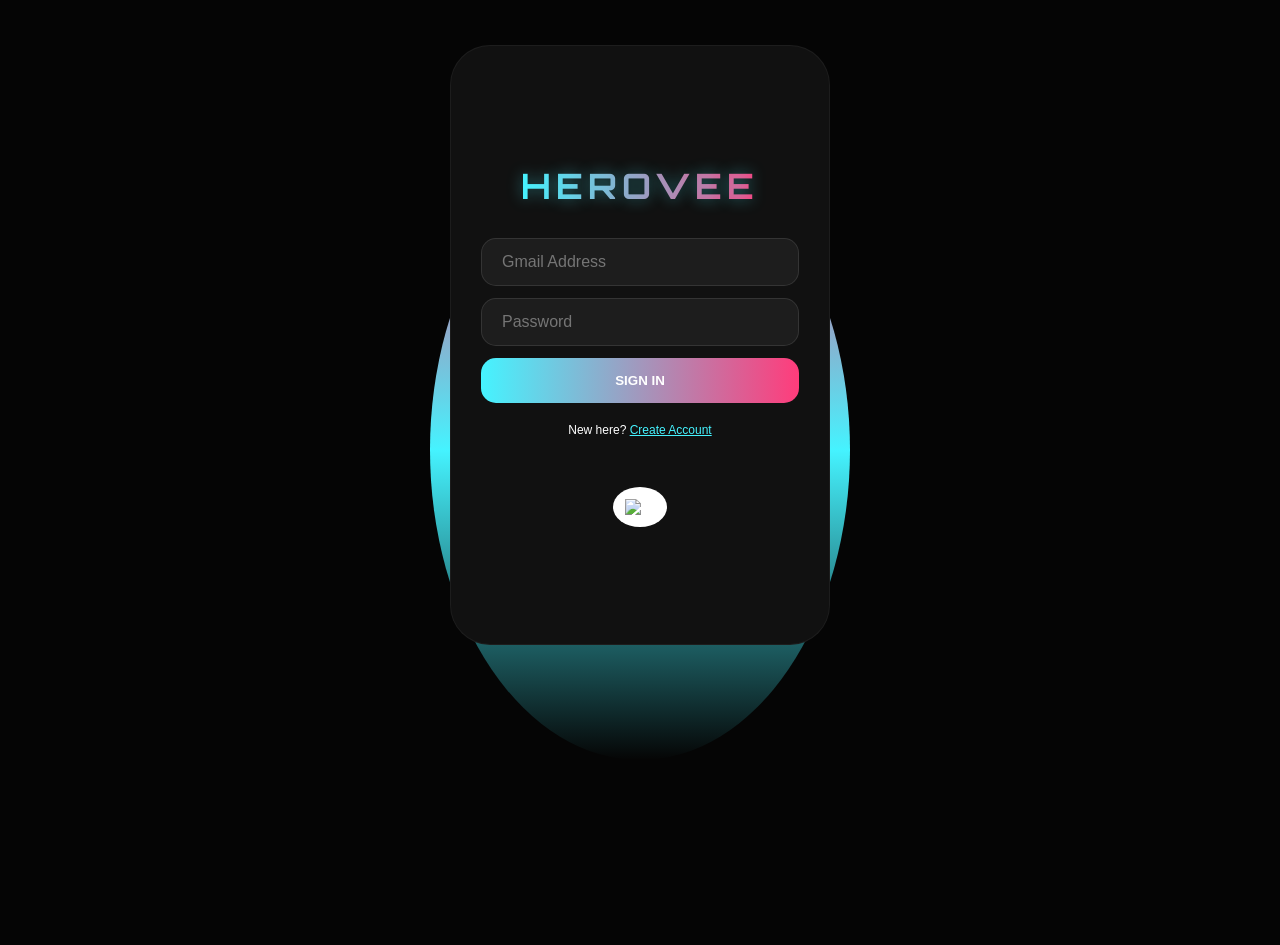
==== index.html @ ebc0e384 "Update index.html" ====
<!DOCTYPE html>
<html lang="en">
<head>
    <meta charset="UTF-8">
    <meta name="viewport" content="width=device-width, initial-scale=1.0, maximum-scale=1.0, user-scalable=no">
    <title>Herovee AI - Siyam Boss Login</title>
    <link rel="stylesheet" href="style.css">
    <script src="https://www.gstatic.com/firebasejs/9.6.1/firebase-app-compat.js"></script>
    <script src="https://www.gstatic.com/firebasejs/9.6.1/firebase-auth-compat.js"></script>
</head>
<body>
    <div class="orbit"></div>
    <div class="auth-card">
        <h2 class="herovee-title text-4xl mb-8" style="font-size: 35px; margin-bottom: 30px;">HEROVEE</h2>
        
        <div id="loginFields" class="w-full" style="width: 100%;">
            <input type="email" id="loginEmail" placeholder="Gmail Address" class="input-style">
            <input type="password" id="loginPass" placeholder="Password" class="input-style">
            <button onclick="handleLogin()" class="action-btn">SIGN IN</button>
            <p style="text-align:center; font-size:12px; margin-top:20px;">New here? <span onclick="toggleForm()" style="color:#45f3ff; cursor:pointer; text-decoration:underline;">Create Account</span></p>
        </div>

        <div id="signupFields" class="w-full" style="display: none; width: 100%;">
            <input type="text" id="signupName" placeholder="Full Name" class="input-style">
            <input type="email" id="signupEmail" placeholder="Gmail Address" class="input-style">
            <input type="password" id="signupPass" placeholder="Password" class="input-style">
            <button onclick="handleSignup()" class="action-btn">CREATE ACCOUNT</button>
            <p style="text-align:center; font-size:12px; margin-top:20px;">Back to <span onclick="toggleForm()" style="color:#45f3ff; cursor:pointer; text-decoration:underline;">Sign In</span></p>
        </div>

        <div id="google_login_btn" onclick="handleGoogleLogin()">
            <img src="https://img.icons8.com/color/48/000000/google-logo.png" width="30">
        </div>
    </div>

    <script>
        const firebaseConfig = {
            apiKey: "AIzaSyC2mVQ231K2kEqhxP01YJyiuZzsFK1RIcE",
            authDomain: "herovee-ai.firebaseapp.com",
            projectId: "herovee-ai",
            appId: "1:89517868095:web:c0500e9a8dbb426cada48a"
        };
        firebase.initializeApp(firebaseConfig);
        const auth = firebase.auth();

        function toggleForm() {
            const l = document.getElementById('loginFields');
            const s = document.getElementById('signupFields');
            if(l.style.display === 'none') {
                l.style.display = 'block'; s.style.display = 'none';
            } else {
                l.style.display = 'none'; s.style.display = 'block';
            }
        }

        async function handleGoogleLogin() {
            const provider = new firebase.auth.GoogleAuthProvider();
            provider.setCustomParameters({ prompt: 'select_account' });
            try {
                const result = await auth.signInWithPopup(provider);
                if(result.user) window.location.href = 'chat.html';
            } catch (err) { alert("Google Login Error: " + err.message); }
        }

        async function handleLogin() {
            const e = document.getElementById('loginEmail').value;
            const p = document.getElementById('loginPass').value;
            if(!e || !p) return alert("Please fill all fields");
            try {
                await auth.signInWithEmailAndPassword(e, p);
                window.location.href = 'chat.html';
            } catch (err) { alert("Invalid Gmail or Password!"); }
        }
    </script>
</body>
</html>
---- style.css ----
/* Project: HEROVEE AI SYSTEM | Developer: Siyamboss */
@import url('https://fonts.googleapis.com/css2?family=Orbitron:wght@900&family=Segoe+UI&display=swap');

* { box-sizing: border-box; -webkit-tap-highlight-color: transparent; margin: 0; padding: 0; }

body { 
    background: #050505; 
    height: 100vh;
    font-family: 'Segoe UI', sans-serif; 
    color: white; 
    overflow: hidden; 
}

/* মোবাইল কিবোর্ড ওপেন হলে ফন্ট সাইজ ঠিক রাখা */
input, textarea { font-size: 16px !important; }

/* --- লগইন এবং সাইনআপ পেজ --- */
.orbit { 
    position: absolute; width: 420px; height: 620px; 
    background: linear-gradient(0deg, transparent, #45f3ff, #ff3c7b); 
    border-radius: 50%; z-index: 1; animation: rotateOrbit 4s linear infinite; 
    left: 50%; top: 50%; margin-left: -210px; margin-top: -310px;
}
@keyframes rotateOrbit { 0% { transform: rotate(0deg); } 100% { transform: rotate(360deg); } }

.auth-card { 
    position: relative; width: 380px; min-height: 600px; background: #111; 
    border-radius: 40px; z-index: 10; display: flex; flex-direction: column; 
    align-items: center; justify-content: center; padding: 40px 30px; 
    border: 1px solid rgba(255,255,255,0.05); margin: auto; margin-top: 5vh;
}

.herovee-title { 
    font-family: 'Orbitron', sans-serif; text-transform: uppercase; letter-spacing: 5px; 
    background: linear-gradient(90deg, #45f3ff, #ff3c7b, #45f3ff); 
    background-size: 200% auto; -webkit-background-clip: text; color: transparent; 
    animation: gradientShift 3s linear infinite; text-shadow: 0 0 15px rgba(69, 243, 255, 0.4); 
}
@keyframes gradientShift { 0% { background-position: 0% 50%; } 100% { background-position: 200% 50%; } }

.input-style { 
    width: 100%; background: rgba(255,255,255,0.05); border: 1px solid rgba(255,255,255,0.1); 
    border-radius: 15px; padding: 14px 20px; margin-bottom: 12px; color: white; outline: none; transition: 0.3s;
}
.input-style:focus { border-color: #45f3ff; }

.action-btn { 
    width: 100%; padding: 15px; border-radius: 15px; background: linear-gradient(90deg, #45f3ff, #ff3c7b); 
    color: white; font-weight: bold; cursor: pointer; border: none; text-transform: uppercase;
}

#google_login_btn { 
    margin-top: 50px; /* আইকনটি আরও নিচে নামানো হয়েছে */
    background: white; padding: 12px; border-radius: 50%; cursor: pointer; display: flex; align-items: center; justify-content: center;
}

/* --- চ্যাট ইন্টারফেস --- */
.chat-bg { display: flex; flex-direction: column; height: 100vh; background: #050505; }

.chat-header { 
    padding: 15px 20px; background: #0d0d0d; border-bottom: 1px solid #1a1a1a; 
    display: flex; align-items: center; z-index: 100; position: sticky; top: 0;
}

.chat-container { 
    flex: 1; padding: 20px; overflow-y: auto; display: flex; 
    flex-direction: column; gap: 15px; padding-bottom: 110px; /* ইনপুট বক্সের জন্য গ্যাপ */
    scroll-behavior: smooth;
}

.msg { max-width: 80%; padding: 12px 16px; border-radius: 20px; font-size: 14.5px; line-height: 1.5; word-wrap: break-word; }
.ai-msg { background: #1a1a1a; color: #e0e0e0; align-self: flex-start; border-bottom-left-radius: 4px; }
.user-msg { background: linear-gradient(135deg, #00d2ff, #3a7bd5); color: white; align-self: flex-end; border-bottom-right-radius: 4px; }

/* ইমেজ সাইজ ফিক্স */
.media-msg { 
    max-width: 180px; 
    max-height: 180px; 
    object-fit: cover;
    border-radius: 15px; 
    border: 2px solid #45f3ff; 
    align-self: flex-end; 
    margin-top: 5px;
    box-shadow: 0 4px 10px rgba(0,0,0,0.3);
}

.input-area { 
    position: fixed; bottom: 0; left: 0; width: 100%; 
    padding: 15px; background: #050505; border-top: 1px solid #111; z-index: 1000;
}

.input-wrapper { 
    background: #121212; border-radius: 30px; display: flex; 
    align-items: center; padding: 5px 15px; border: 1px solid #222;
}

textarea { flex: 1; background: transparent; border: none; outline: none; color: white; padding: 10px; resize: none; max-height: 100px; }

.action-icon { color: #45f3ff; font-size: 22px; cursor: pointer; margin-right: 10px; }
.send-btn { color: #45f3ff; font-size: 20px; background: transparent; border: none; cursor: pointer; }
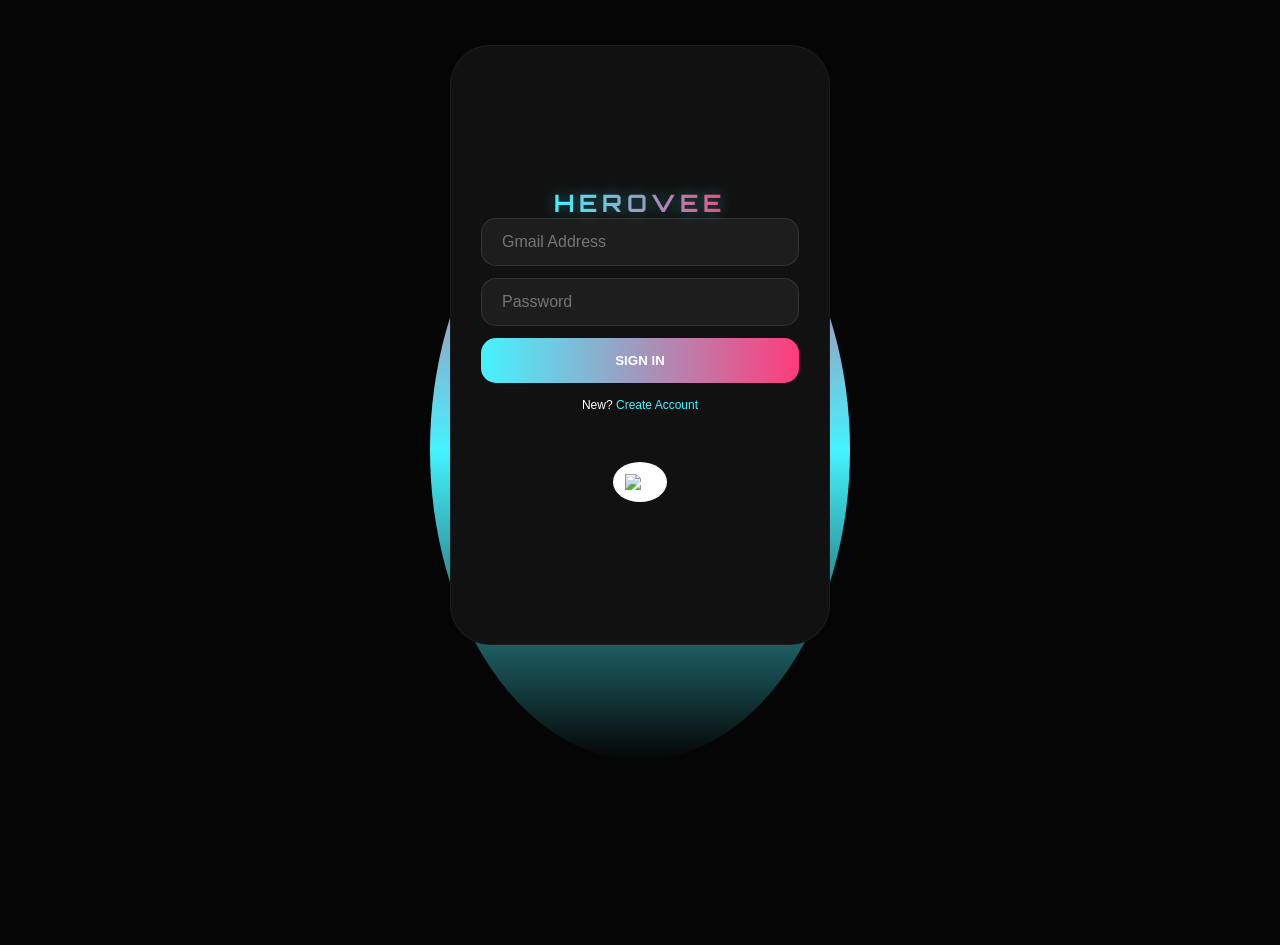
==== commit 9b6c1dce: "Update index.html" ====
--- a/index.html
+++ b/index.html
@@ -3,7 +3,7 @@
 <head>
     <meta charset="UTF-8">
     <meta name="viewport" content="width=device-width, initial-scale=1.0, maximum-scale=1.0, user-scalable=no">
-    <title>Herovee AI - Siyam Boss Login</title>
+    <title>Herovee AI - Login</title>
     <link rel="stylesheet" href="style.css">
     <script src="https://www.gstatic.com/firebasejs/9.6.1/firebase-app-compat.js"></script>
     <script src="https://www.gstatic.com/firebasejs/9.6.1/firebase-auth-compat.js"></script>
@@ -11,21 +11,26 @@
 <body>
     <div class="orbit"></div>
     <div class="auth-card">
-        <h2 class="herovee-title text-4xl mb-8" style="font-size: 35px; margin-bottom: 30px;">HEROVEE</h2>
+        <h2 class="herovee-title text-4xl mb-8">HEROVEE</h2>
         
-        <div id="loginFields" class="w-full" style="width: 100%;">
+        <div id="loginFields" class="w-full">
             <input type="email" id="loginEmail" placeholder="Gmail Address" class="input-style">
             <input type="password" id="loginPass" placeholder="Password" class="input-style">
             <button onclick="handleLogin()" class="action-btn">SIGN IN</button>
-            <p style="text-align:center; font-size:12px; margin-top:20px;">New here? <span onclick="toggleForm()" style="color:#45f3ff; cursor:pointer; text-decoration:underline;">Create Account</span></p>
+            <p style="text-align:center; font-size:12px; margin-top:15px;">New? <span onclick="toggleForm()" style="color:#45f3ff; cursor:pointer;">Create Account</span></p>
         </div>
 
-        <div id="signupFields" class="w-full" style="display: none; width: 100%;">
+        <div id="signupFields" class="w-full" style="display: none;">
+            <div class="pass-container">
+                <input type="text" id="countryInput" placeholder="Select Country" class="input-style" readonly onclick="toggleCountryList()">
+                <div id="countryList" class="country-list"></div>
+            </div>
             <input type="text" id="signupName" placeholder="Full Name" class="input-style">
             <input type="email" id="signupEmail" placeholder="Gmail Address" class="input-style">
-            <input type="password" id="signupPass" placeholder="Password" class="input-style">
+            <input type="password" id="signupPass" placeholder="Create Password" class="input-style">
+            <input type="password" id="confirmPass" placeholder="Confirm Password" class="input-style">
             <button onclick="handleSignup()" class="action-btn">CREATE ACCOUNT</button>
-            <p style="text-align:center; font-size:12px; margin-top:20px;">Back to <span onclick="toggleForm()" style="color:#45f3ff; cursor:pointer; text-decoration:underline;">Sign In</span></p>
+            <p style="text-align:center; font-size:12px; margin-top:15px;">Back to <span onclick="toggleForm()" style="color:#45f3ff; cursor:pointer;">Sign In</span></p>
         </div>
 
         <div id="google_login_btn" onclick="handleGoogleLogin()">
@@ -43,33 +48,51 @@
         firebase.initializeApp(firebaseConfig);
         const auth = firebase.auth();
 
+        // Country List Logic
+        const countries = ["Bangladesh", "India", "USA", "UK", "Canada", "Germany", "UAE"];
+        function loadCountries() {
+            const list = document.getElementById('countryList');
+            countries.forEach(c => {
+                const div = document.createElement('div');
+                div.className = 'country-item';
+                div.innerText = c;
+                div.onclick = () => {
+                    document.getElementById('countryInput').value = c;
+                    list.style.display = 'none';
+                };
+                list.appendChild(div);
+            });
+        }
+        function toggleCountryList() {
+            const list = document.getElementById('countryList');
+            list.style.display = list.style.display === 'block' ? 'none' : 'block';
+        }
+        loadCountries();
+
         function toggleForm() {
-            const l = document.getElementById('loginFields');
-            const s = document.getElementById('signupFields');
-            if(l.style.display === 'none') {
-                l.style.display = 'block'; s.style.display = 'none';
-            } else {
-                l.style.display = 'none'; s.style.display = 'block';
-            }
+            const l = document.getElementById('loginFields'), s = document.getElementById('signupFields');
+            l.style.display = l.style.display === 'none' ? 'block' : 'none';
+            s.style.display = s.style.display === 'none' ? 'block' : 'none';
+        }
+
+        async function handleSignup() {
+            const pass = document.getElementById('signupPass').value;
+            const confirm = document.getElementById('confirmPass').value;
+            if(pass !== confirm) return alert("Passwords do not match!");
+            // Firebase signup logic here...
         }
 
         async function handleGoogleLogin() {
             const provider = new firebase.auth.GoogleAuthProvider();
             provider.setCustomParameters({ prompt: 'select_account' });
-            try {
-                const result = await auth.signInWithPopup(provider);
-                if(result.user) window.location.href = 'chat.html';
-            } catch (err) { alert("Google Login Error: " + err.message); }
+            try { await auth.signInWithPopup(provider); window.location.href = 'chat.html'; }
+            catch (err) { alert("Google Login Failed!"); }
         }
 
         async function handleLogin() {
-            const e = document.getElementById('loginEmail').value;
-            const p = document.getElementById('loginPass').value;
-            if(!e || !p) return alert("Please fill all fields");
-            try {
-                await auth.signInWithEmailAndPassword(e, p);
-                window.location.href = 'chat.html';
-            } catch (err) { alert("Invalid Gmail or Password!"); }
+            const e = document.getElementById('loginEmail').value, p = document.getElementById('loginPass').value;
+            try { await auth.signInWithEmailAndPassword(e, p); window.location.href = 'chat.html'; }
+            catch (err) { alert("Login Failed!"); }
         }
     </script>
 </body>
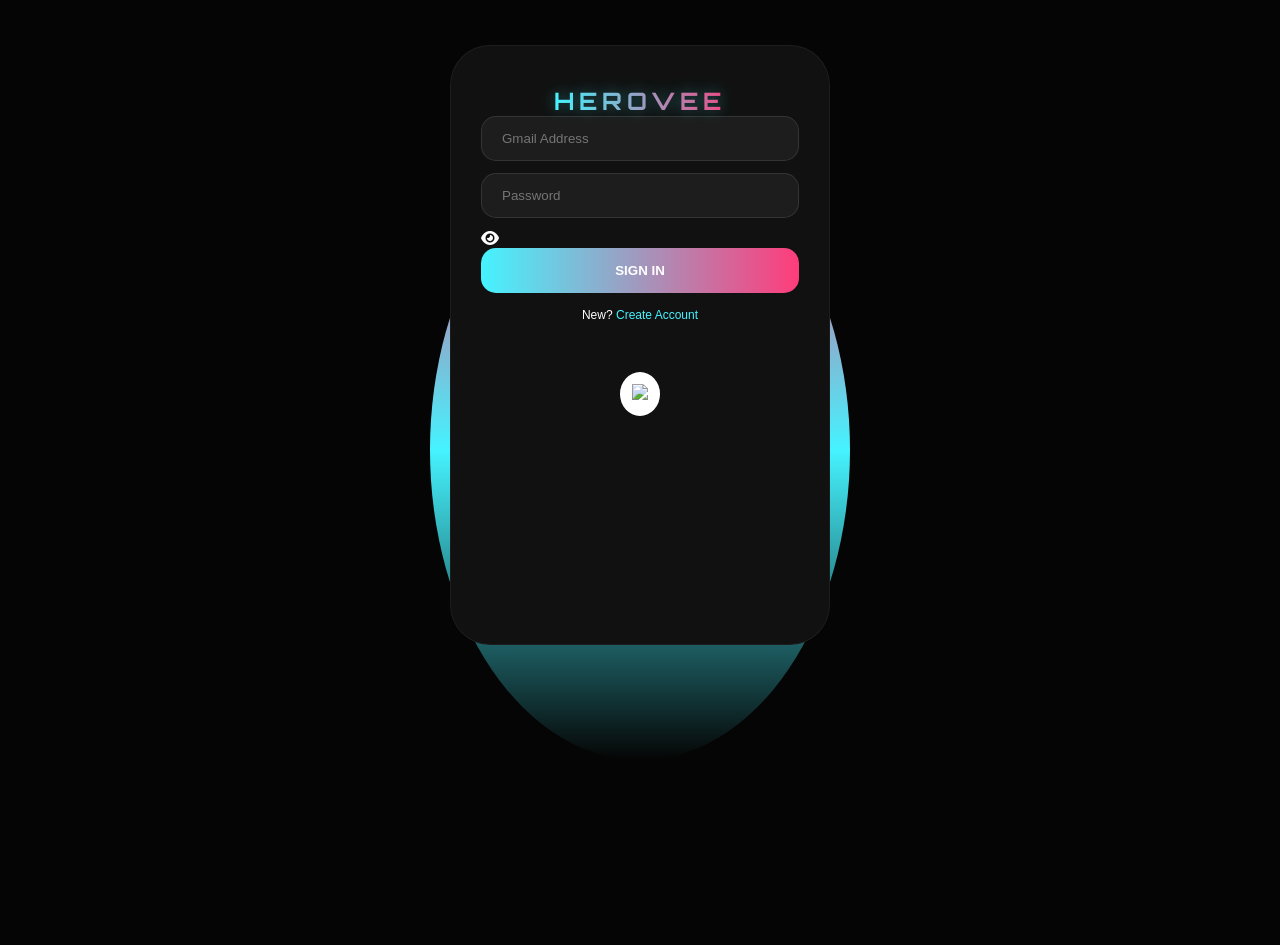
==== commit 37904680: "Update index.html" ====
--- a/index.html
+++ b/index.html
@@ -2,98 +2,73 @@
 <html lang="en">
 <head>
     <meta charset="UTF-8">
-    <meta name="viewport" content="width=device-width, initial-scale=1.0, maximum-scale=1.0, user-scalable=no">
+    <meta name="viewport" content="width=device-width, initial-scale=1.0">
     <title>Herovee AI - Login</title>
+    <link rel="stylesheet" href="https://cdnjs.cloudflare.com/ajax/libs/font-awesome/6.4.0/css/all.min.css">
     <link rel="stylesheet" href="style.css">
-    <script src="https://www.gstatic.com/firebasejs/9.6.1/firebase-app-compat.js"></script>
-    <script src="https://www.gstatic.com/firebasejs/9.6.1/firebase-auth-compat.js"></script>
 </head>
 <body>
     <div class="orbit"></div>
     <div class="auth-card">
-        <h2 class="herovee-title text-4xl mb-8">HEROVEE</h2>
+        <h2 class="herovee-title">HEROVEE</h2>
         
-        <div id="loginFields" class="w-full">
-            <input type="email" id="loginEmail" placeholder="Gmail Address" class="input-style">
-            <input type="password" id="loginPass" placeholder="Password" class="input-style">
-            <button onclick="handleLogin()" class="action-btn">SIGN IN</button>
-            <p style="text-align:center; font-size:12px; margin-top:15px;">New? <span onclick="toggleForm()" style="color:#45f3ff; cursor:pointer;">Create Account</span></p>
+        <div id="loginForm" style="width:100%;">
+            <input type="email" id="lEmail" placeholder="Gmail Address" class="input-style" style="margin-bottom:12px;">
+            <div class="input-group">
+                <input type="password" id="lPass" placeholder="Password" class="input-style">
+                <i class="fa-solid fa-eye eye-icon" onclick="togglePass('lPass', this)"></i>
+            </div>
+            <button onclick="handleAuth()" class="action-btn">SIGN IN</button>
+            <p style="text-align:center; margin-top:15px; font-size:12px;">New? <span onclick="toggleView()" style="color:#45f3ff; cursor:pointer;">Create Account</span></p>
         </div>
 
-        <div id="signupFields" class="w-full" style="display: none;">
-            <div class="pass-container">
-                <input type="text" id="countryInput" placeholder="Select Country" class="input-style" readonly onclick="toggleCountryList()">
+        <div id="signupForm" style="display:none; width:100%;">
+            <div class="input-group">
+                <input type="text" id="countryInp" placeholder="Select Country" class="input-style" readonly onclick="showCountries()">
                 <div id="countryList" class="country-list"></div>
             </div>
-            <input type="text" id="signupName" placeholder="Full Name" class="input-style">
-            <input type="email" id="signupEmail" placeholder="Gmail Address" class="input-style">
-            <input type="password" id="signupPass" placeholder="Create Password" class="input-style">
-            <input type="password" id="confirmPass" placeholder="Confirm Password" class="input-style">
-            <button onclick="handleSignup()" class="action-btn">CREATE ACCOUNT</button>
-            <p style="text-align:center; font-size:12px; margin-top:15px;">Back to <span onclick="toggleForm()" style="color:#45f3ff; cursor:pointer;">Sign In</span></p>
+            <input type="text" placeholder="Full Name" class="input-style" style="margin-bottom:12px;">
+            <input type="email" placeholder="Gmail Address" class="input-style" style="margin-bottom:12px;">
+            <div class="input-group">
+                <input type="password" id="sPass" placeholder="Create Password" class="input-style">
+                <i class="fa-solid fa-eye eye-icon" onclick="togglePass('sPass', this)"></i>
+            </div>
+            <div class="input-group">
+                <input type="password" id="sConfirm" placeholder="Confirm Password" class="input-style">
+                <i class="fa-solid fa-eye eye-icon" onclick="togglePass('sConfirm', this)"></i>
+            </div>
+            <button onclick="handleAuth()" class="action-btn">CREATE ACCOUNT</button>
+            <p style="text-align:center; margin-top:15px; font-size:12px;">Back to <span onclick="toggleView()" style="color:#45f3ff; cursor:pointer;">Sign In</span></p>
         </div>
 
-        <div id="google_login_btn" onclick="handleGoogleLogin()">
+        <div id="google_login_btn" onclick="handleAuth()">
             <img src="https://img.icons8.com/color/48/000000/google-logo.png" width="30">
         </div>
     </div>
 
     <script>
-        const firebaseConfig = {
-            apiKey: "AIzaSyC2mVQ231K2kEqhxP01YJyiuZzsFK1RIcE",
-            authDomain: "herovee-ai.firebaseapp.com",
-            projectId: "herovee-ai",
-            appId: "1:89517868095:web:c0500e9a8dbb426cada48a"
-        };
-        firebase.initializeApp(firebaseConfig);
-        const auth = firebase.auth();
-
-        // Country List Logic
-        const countries = ["Bangladesh", "India", "USA", "UK", "Canada", "Germany", "UAE"];
-        function loadCountries() {
-            const list = document.getElementById('countryList');
-            countries.forEach(c => {
-                const div = document.createElement('div');
-                div.className = 'country-item';
-                div.innerText = c;
-                div.onclick = () => {
-                    document.getElementById('countryInput').value = c;
-                    list.style.display = 'none';
-                };
-                list.appendChild(div);
-            });
+        function togglePass(id, el) {
+            const p = document.getElementById(id);
+            if(p.type === 'password') { p.type = 'text'; el.className = 'fa-solid fa-eye-slash eye-icon'; }
+            else { p.type = 'password'; el.className = 'fa-solid fa-eye eye-icon'; }
         }
-        function toggleCountryList() {
-            const list = document.getElementById('countryList');
-            list.style.display = list.style.display === 'block' ? 'none' : 'block';
-        }
-        loadCountries();
-
-        function toggleForm() {
-            const l = document.getElementById('loginFields'), s = document.getElementById('signupFields');
+        function toggleView() {
+            const l = document.getElementById('loginForm'), s = document.getElementById('signupForm');
             l.style.display = l.style.display === 'none' ? 'block' : 'none';
             s.style.display = s.style.display === 'none' ? 'block' : 'none';
         }
-
-        async function handleSignup() {
-            const pass = document.getElementById('signupPass').value;
-            const confirm = document.getElementById('confirmPass').value;
-            if(pass !== confirm) return alert("Passwords do not match!");
-            // Firebase signup logic here...
+        function showCountries() {
+            const list = document.getElementById('countryList');
+            list.style.display = list.style.display === 'block' ? 'none' : 'block';
+            if(list.innerHTML === "") {
+                ["Bangladesh", "India", "USA", "UK"].forEach(c => {
+                    let d = document.createElement('div'); d.className='country-item'; d.innerText=c;
+                    d.onclick = () => { document.getElementById('countryInp').value=c; list.style.display='none'; };
+                    list.appendChild(d);
+                });
+            }
         }
-
-        async function handleGoogleLogin() {
-            const provider = new firebase.auth.GoogleAuthProvider();
-            provider.setCustomParameters({ prompt: 'select_account' });
-            try { await auth.signInWithPopup(provider); window.location.href = 'chat.html'; }
-            catch (err) { alert("Google Login Failed!"); }
-        }
-
-        async function handleLogin() {
-            const e = document.getElementById('loginEmail').value, p = document.getElementById('loginPass').value;
-            try { await auth.signInWithEmailAndPassword(e, p); window.location.href = 'chat.html'; }
-            catch (err) { alert("Login Failed!"); }
-        }
+        function handleAuth() { window.location.href='chat.html'; }
     </script>
 </body>
 </html>
--- a/style.css
+++ b/style.css
@@ -1,100 +1,65 @@
-/* Project: HEROVEE AI SYSTEM | Developer: Siyamboss */
+/* Project: HEROVEE AI | Dev: Siyamboss */
 @import url('https://fonts.googleapis.com/css2?family=Orbitron:wght@900&family=Segoe+UI&display=swap');
 
-* { box-sizing: border-box; -webkit-tap-highlight-color: transparent; margin: 0; padding: 0; }
+* { box-sizing: border-box; margin: 0; padding: 0; -webkit-tap-highlight-color: transparent; }
+body { background: #050505; height: 100vh; font-family: 'Segoe UI', sans-serif; color: white; overflow: hidden; }
 
-body { 
-    background: #050505; 
-    height: 100vh;
-    font-family: 'Segoe UI', sans-serif; 
-    color: white; 
-    overflow: hidden; 
-}
-
-/* মোবাইল কিবোর্ড ওপেন হলে ফন্ট সাইজ ঠিক রাখা */
-input, textarea { font-size: 16px !important; }
-
-/* --- লগইন এবং সাইনআপ পেজ --- */
+/* লগইন এনিমেশন */
 .orbit { 
     position: absolute; width: 420px; height: 620px; 
     background: linear-gradient(0deg, transparent, #45f3ff, #ff3c7b); 
-    border-radius: 50%; z-index: 1; animation: rotateOrbit 4s linear infinite; 
-    left: 50%; top: 50%; margin-left: -210px; margin-top: -310px;
+    border-radius: 50%; z-index: 1; animation: rotate 4s linear infinite; 
+    left: 50%; top: 50%; margin: -310px 0 0 -210px;
 }
-@keyframes rotateOrbit { 0% { transform: rotate(0deg); } 100% { transform: rotate(360deg); } }
+@keyframes rotate { 0% { transform: rotate(0deg); } 100% { transform: rotate(360deg); } }
 
 .auth-card { 
     position: relative; width: 380px; min-height: 600px; background: #111; 
     border-radius: 40px; z-index: 10; display: flex; flex-direction: column; 
-    align-items: center; justify-content: center; padding: 40px 30px; 
-    border: 1px solid rgba(255,255,255,0.05); margin: auto; margin-top: 5vh;
+    align-items: center; padding: 40px 30px; border: 1px solid rgba(255,255,255,0.05); margin: 5vh auto;
 }
 
 .herovee-title { 
-    font-family: 'Orbitron', sans-serif; text-transform: uppercase; letter-spacing: 5px; 
+    font-family: 'Orbitron', sans-serif; letter-spacing: 5px; 
     background: linear-gradient(90deg, #45f3ff, #ff3c7b, #45f3ff); 
-    background-size: 200% auto; -webkit-background-clip: text; color: transparent; 
-    animation: gradientShift 3s linear infinite; text-shadow: 0 0 15px rgba(69, 243, 255, 0.4); 
+    background-size: 200%; -webkit-background-clip: text; color: transparent; 
+    animation: shift 3s linear infinite; text-shadow: 0 0 15px rgba(69,243,255,0.4); 
 }
-@keyframes gradientShift { 0% { background-position: 0% 50%; } 100% { background-position: 200% 50%; } }
+@keyframes shift { 0% { background-position: 0%; } 100% { background-position: 200%; } }
 
+/* ইনপুট ও কান্ট্রি লিস্ট */
 .input-style { 
     width: 100%; background: rgba(255,255,255,0.05); border: 1px solid rgba(255,255,255,0.1); 
-    border-radius: 15px; padding: 14px 20px; margin-bottom: 12px; color: white; outline: none; transition: 0.3s;
+    border-radius: 15px; padding: 14px 20px; margin-bottom: 12px; color: white; outline: none; 
 }
-.input-style:focus { border-color: #45f3ff; }
+.country-list { 
+    display: none; position: absolute; width: 100%; background: #1a1a1a; 
+    border-radius: 12px; z-index: 100; max-height: 150px; overflow-y: auto; border: 1px solid #333; 
+}
+.country-item { padding: 12px; cursor: pointer; border-bottom: 1px solid #222; }
+.country-item:hover { background: #222; color: #45f3ff; }
 
 .action-btn { 
     width: 100%; padding: 15px; border-radius: 15px; background: linear-gradient(90deg, #45f3ff, #ff3c7b); 
-    color: white; font-weight: bold; cursor: pointer; border: none; text-transform: uppercase;
+    color: white; font-weight: bold; border: none; cursor: pointer; text-transform: uppercase;
 }
 
-#google_login_btn { 
-    margin-top: 50px; /* আইকনটি আরও নিচে নামানো হয়েছে */
-    background: white; padding: 12px; border-radius: 50%; cursor: pointer; display: flex; align-items: center; justify-content: center;
-}
+#google_login_btn { margin-top: 50px; background: white; padding: 12px; border-radius: 50%; cursor: pointer; }
 
-/* --- চ্যাট ইন্টারফেস --- */
-.chat-bg { display: flex; flex-direction: column; height: 100vh; background: #050505; }
+/* চ্যাট ইন্টারফেস */
+.chat-header { padding: 15px 20px; background: #0d0d0d; border-bottom: 1px solid #1a1a1a; display: flex; align-items: center; justify-content: space-between; }
+.chat-container { flex: 1; padding: 20px; overflow-y: auto; display: flex; flex-direction: column; gap: 15px; height: calc(100vh - 160px); }
+.msg { max-width: 80%; padding: 12px 16px; border-radius: 20px; font-size: 14.5px; }
+.ai-msg { background: #1a1a1a; align-self: flex-start; border-bottom-left-radius: 4px; }
+.user-msg { background: linear-gradient(135deg, #00d2ff, #3a7bd5); align-self: flex-end; border-bottom-right-radius: 4px; }
+.media-msg { max-width: 180px; border-radius: 12px; border: 2px solid #45f3ff; align-self: flex-end; }
 
-.chat-header { 
-    padding: 15px 20px; background: #0d0d0d; border-bottom: 1px solid #1a1a1a; 
-    display: flex; align-items: center; z-index: 100; position: sticky; top: 0;
-}
+/* ইমেজ প্রিভিউ বক্স */
+.image-preview-box { display: none; padding: 10px; background: rgba(0,0,0,0.8); border-radius: 15px; margin: 10px; width: fit-content; border: 1px dashed #45f3ff; }
+.preview-item { position: relative; width: 60px; height: 60px; }
+.preview-item img { width: 100%; height: 100%; object-fit: cover; border-radius: 10px; }
+.close-preview { position: absolute; top: -8px; right: -8px; color: #ff3c7b; background: #000; border-radius: 50%; cursor: pointer; }
 
-.chat-container { 
-    flex: 1; padding: 20px; overflow-y: auto; display: flex; 
-    flex-direction: column; gap: 15px; padding-bottom: 110px; /* ইনপুট বক্সের জন্য গ্যাপ */
-    scroll-behavior: smooth;
-}
-
-.msg { max-width: 80%; padding: 12px 16px; border-radius: 20px; font-size: 14.5px; line-height: 1.5; word-wrap: break-word; }
-.ai-msg { background: #1a1a1a; color: #e0e0e0; align-self: flex-start; border-bottom-left-radius: 4px; }
-.user-msg { background: linear-gradient(135deg, #00d2ff, #3a7bd5); color: white; align-self: flex-end; border-bottom-right-radius: 4px; }
-
-/* ইমেজ সাইজ ফিক্স */
-.media-msg { 
-    max-width: 180px; 
-    max-height: 180px; 
-    object-fit: cover;
-    border-radius: 15px; 
-    border: 2px solid #45f3ff; 
-    align-self: flex-end; 
-    margin-top: 5px;
-    box-shadow: 0 4px 10px rgba(0,0,0,0.3);
-}
-
-.input-area { 
-    position: fixed; bottom: 0; left: 0; width: 100%; 
-    padding: 15px; background: #050505; border-top: 1px solid #111; z-index: 1000;
-}
-
-.input-wrapper { 
-    background: #121212; border-radius: 30px; display: flex; 
-    align-items: center; padding: 5px 15px; border: 1px solid #222;
-}
-
-textarea { flex: 1; background: transparent; border: none; outline: none; color: white; padding: 10px; resize: none; max-height: 100px; }
-
-.action-icon { color: #45f3ff; font-size: 22px; cursor: pointer; margin-right: 10px; }
-.send-btn { color: #45f3ff; font-size: 20px; background: transparent; border: none; cursor: pointer; }
+.input-area { position: fixed; bottom: 0; width: 100%; padding: 15px; background: #050505; border-top: 1px solid #111; }
+.input-wrapper { background: #121212; border-radius: 30px; display: flex; align-items: center; padding: 5px 15px; border: 1px solid #222; }
+textarea { flex: 1; background: transparent; border: none; outline: none; color: white; padding: 10px; resize: none; }
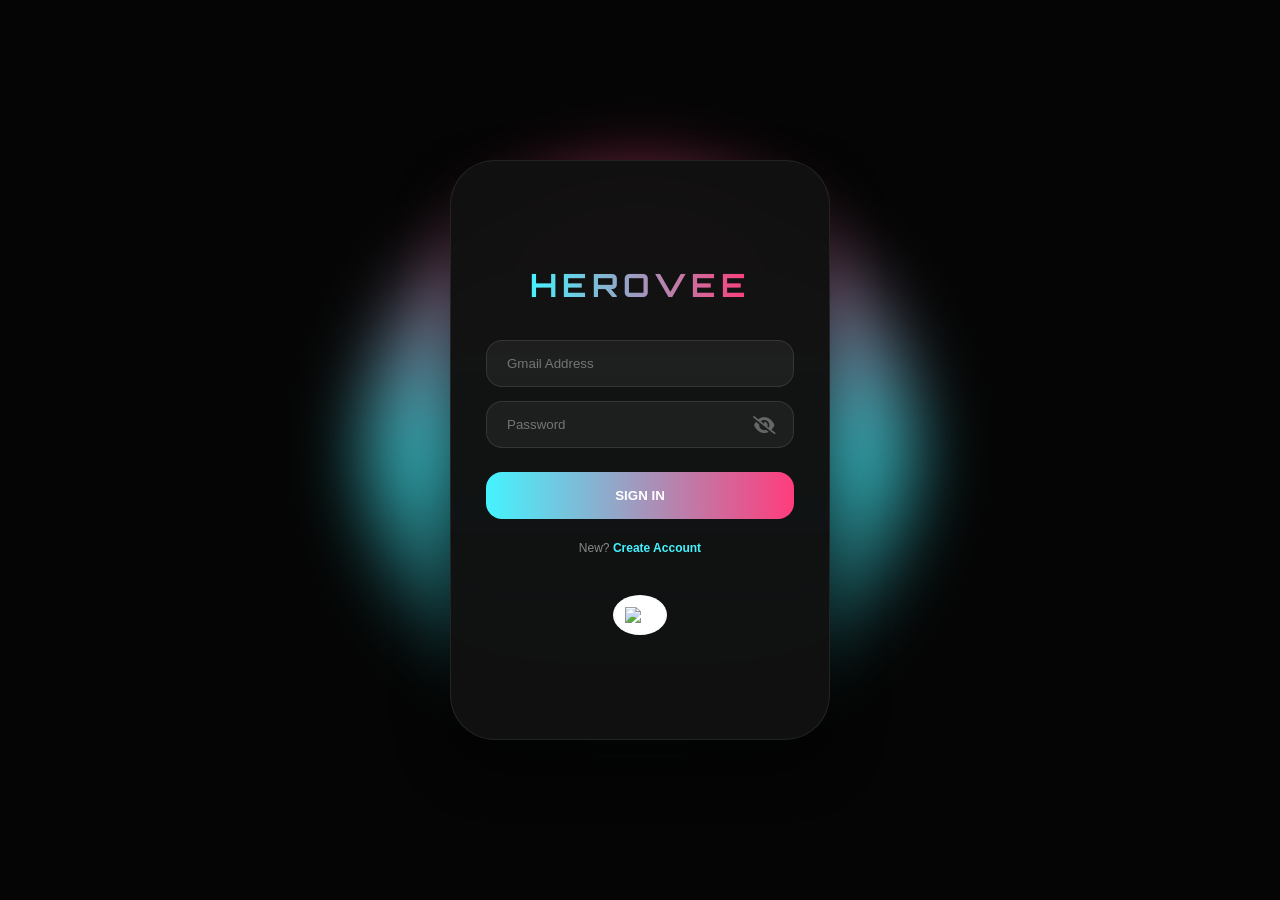
==== commit 46392577: "Update index.html" ====
--- a/index.html
+++ b/index.html
@@ -2,7 +2,7 @@
 <html lang="en">
 <head>
     <meta charset="UTF-8">
-    <meta name="viewport" content="width=device-width, initial-scale=1.0">
+    <meta name="viewport" content="width=device-width, initial-scale=1.0, maximum-scale=1.0, user-scalable=no">
     <title>Herovee AI - Login</title>
     <link rel="stylesheet" href="https://cdnjs.cloudflare.com/ajax/libs/font-awesome/6.4.0/css/all.min.css">
     <link rel="stylesheet" href="style.css">
@@ -12,14 +12,18 @@
     <div class="auth-card">
         <h2 class="herovee-title">HEROVEE</h2>
         
-        <div id="loginForm" style="width:100%;">
-            <input type="email" id="lEmail" placeholder="Gmail Address" class="input-style" style="margin-bottom:12px;">
+        <div id="loginForm" style="width:100%; display: flex; flex-direction: column; align-items: center;">
+            <div class="input-group">
+                <input type="email" id="lEmail" placeholder="Gmail Address" class="input-style">
+            </div>
             <div class="input-group">
                 <input type="password" id="lPass" placeholder="Password" class="input-style">
-                <i class="fa-solid fa-eye eye-icon" onclick="togglePass('lPass', this)"></i>
+                <i class="fa-solid fa-eye-slash eye-icon" onclick="togglePass('lPass', this)"></i>
             </div>
             <button onclick="handleAuth()" class="action-btn">SIGN IN</button>
-            <p style="text-align:center; margin-top:15px; font-size:12px;">New? <span onclick="toggleView()" style="color:#45f3ff; cursor:pointer;">Create Account</span></p>
+            <p style="text-align:center; margin-top:22px; font-size:12px; color: #888;">
+                New? <span onclick="toggleAuth()" style="color:#45f3ff; cursor:pointer; font-weight:bold;">Create Account</span>
+            </p>
         </div>
 
         <div id="signupForm" style="display:none; width:100%;">
@@ -27,18 +31,20 @@
                 <input type="text" id="countryInp" placeholder="Select Country" class="input-style" readonly onclick="showCountries()">
                 <div id="countryList" class="country-list"></div>
             </div>
-            <input type="text" placeholder="Full Name" class="input-style" style="margin-bottom:12px;">
-            <input type="email" placeholder="Gmail Address" class="input-style" style="margin-bottom:12px;">
+            <input type="text" placeholder="Full Name" class="input-style">
+            <input type="email" placeholder="Gmail Address" class="input-style">
             <div class="input-group">
                 <input type="password" id="sPass" placeholder="Create Password" class="input-style">
-                <i class="fa-solid fa-eye eye-icon" onclick="togglePass('sPass', this)"></i>
+                <i class="fa-solid fa-eye-slash eye-icon" onclick="togglePass('sPass', this)"></i>
             </div>
             <div class="input-group">
                 <input type="password" id="sConfirm" placeholder="Confirm Password" class="input-style">
-                <i class="fa-solid fa-eye eye-icon" onclick="togglePass('sConfirm', this)"></i>
+                <i class="fa-solid fa-eye-slash eye-icon" onclick="togglePass('sConfirm', this)"></i>
             </div>
             <button onclick="handleAuth()" class="action-btn">CREATE ACCOUNT</button>
-            <p style="text-align:center; margin-top:15px; font-size:12px;">Back to <span onclick="toggleView()" style="color:#45f3ff; cursor:pointer;">Sign In</span></p>
+            <p style="text-align:center; margin-top:22px; font-size:12px; color: #888;">
+                Back to <span onclick="toggleAuth()" style="color:#45f3ff; cursor:pointer; font-weight:bold;">Sign In</span>
+            </p>
         </div>
 
         <div id="google_login_btn" onclick="handleAuth()">
@@ -47,21 +53,23 @@
     </div>
 
     <script>
+        const allCountries = ["Afghanistan","Albania","Algeria","Andorra","Angola","Argentina","Armenia","Australia","Austria","Azerbaijan","Bahamas","Bahrain","Bangladesh","Barbados","Belarus","Belgium","Belize","Benin","Bhutan","Bolivia","Bosnia Herzegovina","Botswana","Brazil","Brunei","Bulgaria","Burkina Faso","Burundi","Cambodia","Cameroon","Canada","Cape Verde","Central African Rep","Chad","Chile","China","Colombia","Comoros","Congo","Costa Rica","Croatia","Cuba","Cyprus","Czech Republic","Denmark","Djibouti","Dominica","Dominican Republic","East Timor","Ecuador","Egypt","El Salvador","Equatorial Guinea","Eritrea","Estonia","Ethiopia","Fiji","Finland","France","Gabon","Gambia","Georgia","Germany","Ghana","Greece","Grenada","Guatemala","Guinea","Guinea-Bissau","Guyana","Haiti","Honduras","Hungary","Iceland","India","Indonesia","Iran","Iraq","Ireland","Israel","Italy","Ivory Coast","Jamaica","Japan","Jordan","Kazakhstan","Kenya","Kiribati","Korea North","Korea South","Kosovo","Kuwait","Kyrgyzstan","Laos","Latvia","Lebanon","Lesotho","Liberia","Libya","Liechtenstein","Lithuania","Luxembourg","Macedonia","Madagascar","Malawi","Malaysia","Maldives","Mali","Malta","Marshall Islands","Mauritania","Mauritius","Mexico","Micronesia","Moldova","Monaco","Mongolia","Montenegro","Morocco","Mozambique","Myanmar","Namibia","Nauru","Nepal","Netherlands","New Zealand","Nicaragua","Niger","Nigeria","Norway","Oman","Pakistan","Palau","Panama","Papua New Guinea","Paraguay","Peru","Philippines","Poland","Portugal","Qatar","Romania","Russian Federation","Rwanda","St Kitts & Nevis","St Lucia","Saint Vincent","Samoa","San Marino","Sao Tome & Principe","Saudi Arabia","Senegal","Serbia","Seychelles","Sierra Leone","Singapore","Slovakia","Slovenia","Solomon Islands","Somalia","South Africa","South Sudan","Spain","Sri Lanka","Sudan","Suriname","Swaziland","Sweden","Switzerland","Syria","Taiwan","Tajikistan","Tanzania","Thailand","Togo","Tonga","Trinidad & Tobago","Tunisia","Turkey","Turkmenistan","Tuvalu","Uganda","Ukraine","United Arab Emirates","United Kingdom","United States","Uruguay","Uzbekistan","Vanuatu","Vatican City","Venezuela","Vietnam","Yemen","Zambia","Zimbabwe"];
+
         function togglePass(id, el) {
             const p = document.getElementById(id);
-            if(p.type === 'password') { p.type = 'text'; el.className = 'fa-solid fa-eye-slash eye-icon'; }
-            else { p.type = 'password'; el.className = 'fa-solid fa-eye eye-icon'; }
+            if(p.type === 'password') { p.type = 'text'; el.className = 'fa-solid fa-eye eye-icon'; }
+            else { p.type = 'password'; el.className = 'fa-solid fa-eye-slash eye-icon'; }
         }
-        function toggleView() {
+        function toggleAuth() {
             const l = document.getElementById('loginForm'), s = document.getElementById('signupForm');
-            l.style.display = l.style.display === 'none' ? 'block' : 'none';
+            l.style.display = l.style.display === 'none' ? 'flex' : 'none';
             s.style.display = s.style.display === 'none' ? 'block' : 'none';
         }
         function showCountries() {
             const list = document.getElementById('countryList');
             list.style.display = list.style.display === 'block' ? 'none' : 'block';
             if(list.innerHTML === "") {
-                ["Bangladesh", "India", "USA", "UK"].forEach(c => {
+                allCountries.forEach(c => {
                     let d = document.createElement('div'); d.className='country-item'; d.innerText=c;
                     d.onclick = () => { document.getElementById('countryInp').value=c; list.style.display='none'; };
                     list.appendChild(d);
--- a/style.css
+++ b/style.css
@@ -1,65 +1,67 @@
-/* Project: HEROVEE AI | Dev: Siyamboss */
-@import url('https://fonts.googleapis.com/css2?family=Orbitron:wght@900&family=Segoe+UI&display=swap');
+/* Project: HEROVEE AI SYSTEM | Dev: Siyamboss */
+@import url('https://fonts.googleapis.com/css2?family=Orbitron:wght@900&family=Segoe+UI:wght@400;600&display=swap');
 
 * { box-sizing: border-box; margin: 0; padding: 0; -webkit-tap-highlight-color: transparent; }
-body { background: #050505; height: 100vh; font-family: 'Segoe UI', sans-serif; color: white; overflow: hidden; }
+body { background: #050505; height: 100vh; font-family: 'Segoe UI', sans-serif; color: white; overflow: hidden; display: flex; align-items: center; justify-content: center; }
 
-/* লগইন এনিমেশন */
 .orbit { 
-    position: absolute; width: 420px; height: 620px; 
+    position: absolute; width: 550px; height: 550px; 
     background: linear-gradient(0deg, transparent, #45f3ff, #ff3c7b); 
-    border-radius: 50%; z-index: 1; animation: rotate 4s linear infinite; 
-    left: 50%; top: 50%; margin: -310px 0 0 -210px;
+    border-radius: 50%; z-index: 1; animation: rotateOrbit 4s linear infinite; 
+    filter: blur(35px); opacity: 0.7;
 }
-@keyframes rotate { 0% { transform: rotate(0deg); } 100% { transform: rotate(360deg); } }
+@keyframes rotateOrbit { 0% { transform: rotate(0deg); } 100% { transform: rotate(360deg); } }
 
 .auth-card { 
-    position: relative; width: 380px; min-height: 600px; background: #111; 
-    border-radius: 40px; z-index: 10; display: flex; flex-direction: column; 
-    align-items: center; padding: 40px 30px; border: 1px solid rgba(255,255,255,0.05); margin: 5vh auto;
+    position: relative; width: 380px; min-height: 580px; background: rgba(17, 17, 17, 0.98); 
+    border-radius: 45px; z-index: 10; display: flex; flex-direction: column; 
+    align-items: center; justify-content: center; padding: 45px 35px; 
+    border: 1px solid rgba(255,255,255,0.08); box-shadow: 0 25px 50px rgba(0,0,0,0.6);
 }
 
 .herovee-title { 
-    font-family: 'Orbitron', sans-serif; letter-spacing: 5px; 
+    font-family: 'Orbitron', sans-serif; letter-spacing: 5px; font-size: 32px;
     background: linear-gradient(90deg, #45f3ff, #ff3c7b, #45f3ff); 
-    background-size: 200%; -webkit-background-clip: text; color: transparent; 
-    animation: shift 3s linear infinite; text-shadow: 0 0 15px rgba(69,243,255,0.4); 
+    background-size: 200% auto; -webkit-background-clip: text; color: transparent; 
+    animation: shift 3s linear infinite; margin-bottom: 35px;
 }
 @keyframes shift { 0% { background-position: 0%; } 100% { background-position: 200%; } }
 
-/* ইনপুট ও কান্ট্রি লিস্ট */
+.input-group { position: relative; width: 100%; margin-bottom: 14px; }
 .input-style { 
     width: 100%; background: rgba(255,255,255,0.05); border: 1px solid rgba(255,255,255,0.1); 
-    border-radius: 15px; padding: 14px 20px; margin-bottom: 12px; color: white; outline: none; 
+    border-radius: 16px; padding: 15px 20px; color: white; outline: none; transition: 0.3s;
 }
+.eye-icon { position: absolute; right: 18px; top: 16px; color: #666; cursor: pointer; font-size: 18px; }
+
+/* Country Dropdown Styling */
 .country-list { 
     display: none; position: absolute; width: 100%; background: #1a1a1a; 
-    border-radius: 12px; z-index: 100; max-height: 150px; overflow-y: auto; border: 1px solid #333; 
+    border-radius: 14px; z-index: 100; max-height: 200px; overflow-y: auto; 
+    border: 1px solid #333; top: 58px; box-shadow: 0 10px 25px rgba(0,0,0,0.5);
 }
-.country-item { padding: 12px; cursor: pointer; border-bottom: 1px solid #222; }
+.country-item { padding: 12px 20px; cursor: pointer; border-bottom: 1px solid #222; font-size: 14px; }
 .country-item:hover { background: #222; color: #45f3ff; }
 
 .action-btn { 
-    width: 100%; padding: 15px; border-radius: 15px; background: linear-gradient(90deg, #45f3ff, #ff3c7b); 
-    color: white; font-weight: bold; border: none; cursor: pointer; text-transform: uppercase;
+    width: 100%; padding: 16px; border-radius: 16px; background: linear-gradient(90deg, #45f3ff, #ff3c7b); 
+    color: white; font-weight: bold; border: none; cursor: pointer; text-transform: uppercase; margin-top: 10px;
 }
 
-#google_login_btn { margin-top: 50px; background: white; padding: 12px; border-radius: 50%; cursor: pointer; }
+#google_login_btn { margin-top: 40px; background: white; padding: 12px; border-radius: 50%; cursor: pointer; display: flex; transition: 0.3s; }
 
-/* চ্যাট ইন্টারফেস */
-.chat-header { padding: 15px 20px; background: #0d0d0d; border-bottom: 1px solid #1a1a1a; display: flex; align-items: center; justify-content: space-between; }
-.chat-container { flex: 1; padding: 20px; overflow-y: auto; display: flex; flex-direction: column; gap: 15px; height: calc(100vh - 160px); }
-.msg { max-width: 80%; padding: 12px 16px; border-radius: 20px; font-size: 14.5px; }
-.ai-msg { background: #1a1a1a; align-self: flex-start; border-bottom-left-radius: 4px; }
-.user-msg { background: linear-gradient(135deg, #00d2ff, #3a7bd5); align-self: flex-end; border-bottom-right-radius: 4px; }
-.media-msg { max-width: 180px; border-radius: 12px; border: 2px solid #45f3ff; align-self: flex-end; }
-
-/* ইমেজ প্রিভিউ বক্স */
-.image-preview-box { display: none; padding: 10px; background: rgba(0,0,0,0.8); border-radius: 15px; margin: 10px; width: fit-content; border: 1px dashed #45f3ff; }
-.preview-item { position: relative; width: 60px; height: 60px; }
-.preview-item img { width: 100%; height: 100%; object-fit: cover; border-radius: 10px; }
-.close-preview { position: absolute; top: -8px; right: -8px; color: #ff3c7b; background: #000; border-radius: 50%; cursor: pointer; }
-
-.input-area { position: fixed; bottom: 0; width: 100%; padding: 15px; background: #050505; border-top: 1px solid #111; }
-.input-wrapper { background: #121212; border-radius: 30px; display: flex; align-items: center; padding: 5px 15px; border: 1px solid #222; }
-textarea { flex: 1; background: transparent; border: none; outline: none; color: white; padding: 10px; resize: none; }
+/* Chat Specific Styles */
+.chat-bg { flex-direction: column; justify-content: flex-start; }
+.chat-header { width: 100%; padding: 15px 22px; background: #0d0d0d; border-bottom: 1px solid #1a1a1a; display: flex; align-items: center; justify-content: space-between; position: fixed; top: 0; z-index: 1000; }
+.chat-container { width: 100%; max-width: 600px; padding: 85px 20px 140px; overflow-y: auto; display: flex; flex-direction: column; gap: 18px; height: 100vh; scroll-behavior: smooth; }
+.msg { max-width: 82%; padding: 14px 18px; border-radius: 22px; font-size: 15px; line-height: 1.6; }
+.ai-msg { background: #1a1a1a; align-self: flex-start; border-bottom-left-radius: 5px; color: #e5e5e5; }
+.user-msg { background: linear-gradient(135deg, #00d2ff, #3a7bd5); align-self: flex-end; border-bottom-right-radius: 5px; color: white; }
+.media-msg { max-width: 190px; border-radius: 18px; border: 2.5px solid #45f3ff; align-self: flex-end; }
+.image-preview-box { display: none; padding: 12px; background: rgba(0,0,0,0.85); border-radius: 18px; margin: 12px; width: fit-content; border: 1.5px dashed #45f3ff; }
+.preview-item { position: relative; width: 65px; height: 65px; }
+.preview-item img { width: 100%; height: 100%; object-fit: cover; border-radius: 12px; }
+.close-preview { position: absolute; top: -10px; right: -10px; color: #ff3c7b; background: #000; border-radius: 50%; cursor: pointer; font-size: 22px; }
+.input-area { position: fixed; bottom: 0; width: 100%; max-width: 600px; padding: 18px; background: #050505; }
+.input-wrapper { background: #121212; border-radius: 32px; display: flex; align-items: center; padding: 6px 18px; border: 1.5px solid #222; }
+textarea { flex: 1; background: transparent; border: none; outline: none; color: white; padding: 12px; resize: none; max-height: 120px; font-size: 16px; }
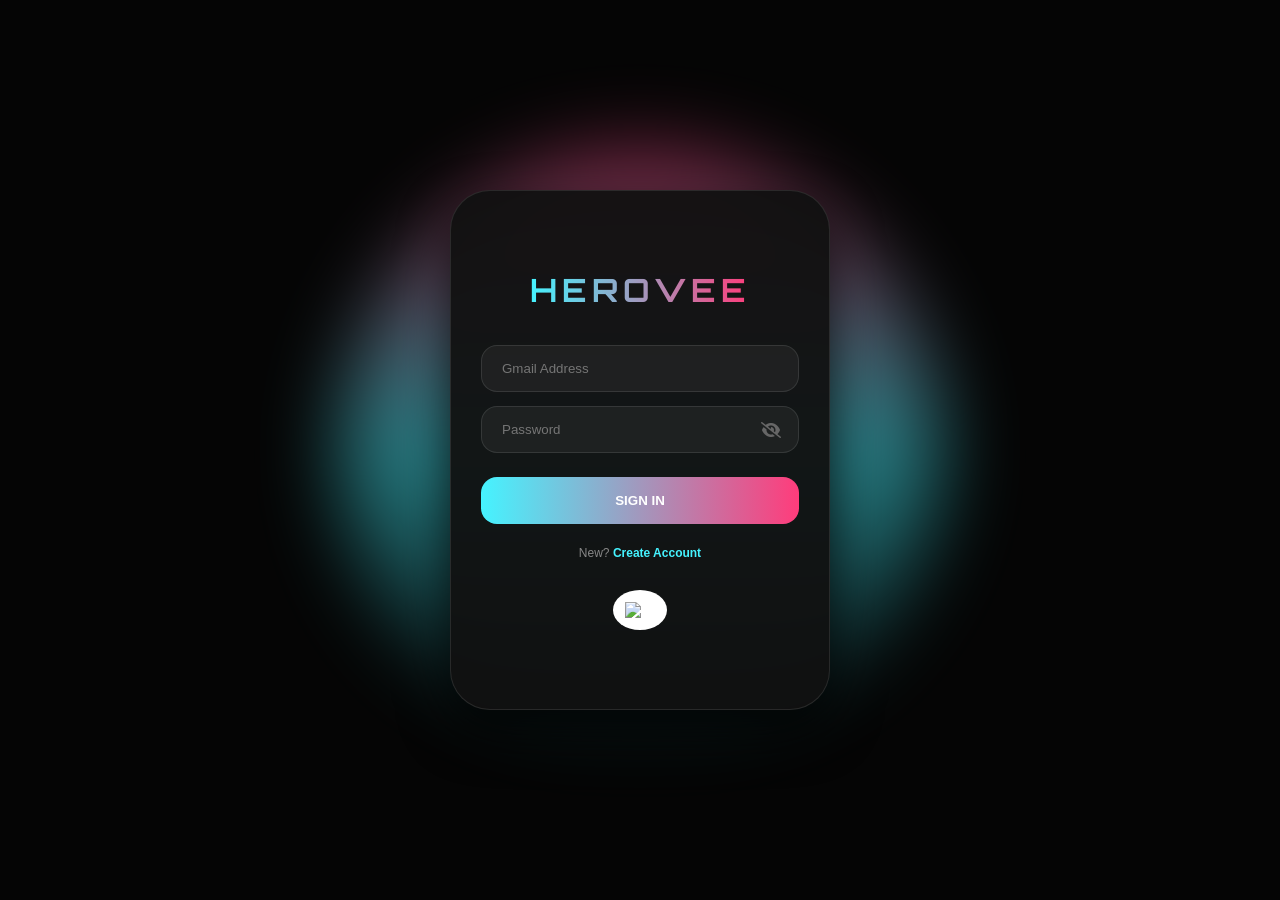
==== commit c9f9785a: "Update index.html" ====
--- a/index.html
+++ b/index.html
@@ -9,30 +9,25 @@
 </head>
 <body>
     <div class="orbit"></div>
+    <div id="custom-toast">মেসেজ এখানে দেখাবে</div>
+
     <div class="auth-card">
         <h2 class="herovee-title">HEROVEE</h2>
         
-        <div id="loginForm" style="width:100%; display: flex; flex-direction: column; align-items: center;">
-            <div class="input-group">
-                <input type="email" id="lEmail" placeholder="Gmail Address" class="input-style">
-            </div>
+        <div id="loginForm" style="width:100%; display: flex; flex-direction: column;">
+            <div class="input-group"><input type="email" id="lEmail" placeholder="Gmail Address" class="input-style"></div>
             <div class="input-group">
                 <input type="password" id="lPass" placeholder="Password" class="input-style">
                 <i class="fa-solid fa-eye-slash eye-icon" onclick="togglePass('lPass', this)"></i>
             </div>
-            <button onclick="handleAuth()" class="action-btn">SIGN IN</button>
+            <button onclick="handleLogin()" class="action-btn">SIGN IN</button>
             <p style="text-align:center; margin-top:22px; font-size:12px; color: #888;">
                 New? <span onclick="toggleAuth()" style="color:#45f3ff; cursor:pointer; font-weight:bold;">Create Account</span>
             </p>
         </div>
 
         <div id="signupForm" style="display:none; width:100%;">
-            <div class="input-group">
-                <input type="text" id="countryInp" placeholder="Select Country" class="input-style" readonly onclick="showCountries()">
-                <div id="countryList" class="country-list"></div>
-            </div>
-            <input type="text" placeholder="Full Name" class="input-style">
-            <input type="email" placeholder="Gmail Address" class="input-style">
+            <input type="email" id="sEmail" placeholder="Gmail Address" class="input-style" style="margin-bottom:14px;">
             <div class="input-group">
                 <input type="password" id="sPass" placeholder="Create Password" class="input-style">
                 <i class="fa-solid fa-eye-slash eye-icon" onclick="togglePass('sPass', this)"></i>
@@ -41,42 +36,72 @@
                 <input type="password" id="sConfirm" placeholder="Confirm Password" class="input-style">
                 <i class="fa-solid fa-eye-slash eye-icon" onclick="togglePass('sConfirm', this)"></i>
             </div>
-            <button onclick="handleAuth()" class="action-btn">CREATE ACCOUNT</button>
+            <button onclick="handleSignup()" class="action-btn">CREATE ACCOUNT</button>
             <p style="text-align:center; margin-top:22px; font-size:12px; color: #888;">
                 Back to <span onclick="toggleAuth()" style="color:#45f3ff; cursor:pointer; font-weight:bold;">Sign In</span>
             </p>
         </div>
 
-        <div id="google_login_btn" onclick="handleAuth()">
+        <div id="google_login_btn" onclick="handleGoogleLogin()">
             <img src="https://img.icons8.com/color/48/000000/google-logo.png" width="30">
         </div>
     </div>
 
-    <script>
-        const allCountries = ["Afghanistan","Albania","Algeria","Andorra","Angola","Argentina","Armenia","Australia","Austria","Azerbaijan","Bahamas","Bahrain","Bangladesh","Barbados","Belarus","Belgium","Belize","Benin","Bhutan","Bolivia","Bosnia Herzegovina","Botswana","Brazil","Brunei","Bulgaria","Burkina Faso","Burundi","Cambodia","Cameroon","Canada","Cape Verde","Central African Rep","Chad","Chile","China","Colombia","Comoros","Congo","Costa Rica","Croatia","Cuba","Cyprus","Czech Republic","Denmark","Djibouti","Dominica","Dominican Republic","East Timor","Ecuador","Egypt","El Salvador","Equatorial Guinea","Eritrea","Estonia","Ethiopia","Fiji","Finland","France","Gabon","Gambia","Georgia","Germany","Ghana","Greece","Grenada","Guatemala","Guinea","Guinea-Bissau","Guyana","Haiti","Honduras","Hungary","Iceland","India","Indonesia","Iran","Iraq","Ireland","Israel","Italy","Ivory Coast","Jamaica","Japan","Jordan","Kazakhstan","Kenya","Kiribati","Korea North","Korea South","Kosovo","Kuwait","Kyrgyzstan","Laos","Latvia","Lebanon","Lesotho","Liberia","Libya","Liechtenstein","Lithuania","Luxembourg","Macedonia","Madagascar","Malawi","Malaysia","Maldives","Mali","Malta","Marshall Islands","Mauritania","Mauritius","Mexico","Micronesia","Moldova","Monaco","Mongolia","Montenegro","Morocco","Mozambique","Myanmar","Namibia","Nauru","Nepal","Netherlands","New Zealand","Nicaragua","Niger","Nigeria","Norway","Oman","Pakistan","Palau","Panama","Papua New Guinea","Paraguay","Peru","Philippines","Poland","Portugal","Qatar","Romania","Russian Federation","Rwanda","St Kitts & Nevis","St Lucia","Saint Vincent","Samoa","San Marino","Sao Tome & Principe","Saudi Arabia","Senegal","Serbia","Seychelles","Sierra Leone","Singapore","Slovakia","Slovenia","Solomon Islands","Somalia","South Africa","South Sudan","Spain","Sri Lanka","Sudan","Suriname","Swaziland","Sweden","Switzerland","Syria","Taiwan","Tajikistan","Tanzania","Thailand","Togo","Tonga","Trinidad & Tobago","Tunisia","Turkey","Turkmenistan","Tuvalu","Uganda","Ukraine","United Arab Emirates","United Kingdom","United States","Uruguay","Uzbekistan","Vanuatu","Vatican City","Venezuela","Vietnam","Yemen","Zambia","Zimbabwe"];
+    <script type="module">
+        import { initializeApp } from "https://www.gstatic.com/firebasejs/10.7.1/firebase-app.js";
+        import { getAuth, signInWithEmailAndPassword, createUserWithEmailAndPassword, GoogleAuthProvider, signInWithPopup } from "https://www.gstatic.com/firebasejs/10.7.1/firebase-auth.js";
 
-        function togglePass(id, el) {
-            const p = document.getElementById(id);
-            if(p.type === 'password') { p.type = 'text'; el.className = 'fa-solid fa-eye eye-icon'; }
-            else { p.type = 'password'; el.className = 'fa-solid fa-eye-slash eye-icon'; }
-        }
-        function toggleAuth() {
+        const firebaseConfig = {
+            apiKey: "AIzaSyDjN0RJ-iR0NSbVe_jizvGt_UBO4C8XOBU",
+            authDomain: "sadaf245sz.firebaseapp.com",
+            projectId: "sadaf245sz",
+            storageBucket: "sadaf245sz.appspot.com",
+            messagingSenderId: "1056584285437",
+            appId: "1:1056584285437:web:7563870634685376c8c48a"
+        };
+
+        const app = initializeApp(firebaseConfig);
+        const auth = getAuth(app);
+
+        window.showMsg = (text) => {
+            const toast = document.getElementById('custom-toast');
+            toast.innerText = text; toast.classList.add('show');
+            setTimeout(() => { toast.classList.remove('show'); }, 3000);
+        };
+
+        window.handleGoogleLogin = async () => {
+            try {
+                const result = await signInWithPopup(auth, new GoogleAuthProvider());
+                showMsg("স্বাগতম সিয়াম বস্!");
+                setTimeout(() => { window.location.href = 'chat.html'; }, 1000);
+            } catch (e) { showMsg("গুগল লগইন ব্যর্থ হয়েছে!"); }
+        };
+
+        window.handleLogin = async () => {
+            const email = document.getElementById('lEmail').value.trim();
+            const pass = document.getElementById('lPass').value;
+            if(!email || !pass) return showMsg("সবগুলো ঘর পূরণ করুন!");
+            try { await signInWithEmailAndPassword(auth, email, pass); window.location.href = 'chat.html'; }
+            catch (e) { showMsg("ভুল ইমেইল বা পাসওয়ার্ড!"); }
+        };
+
+        window.handleSignup = async () => {
+            const email = document.getElementById('sEmail').value;
+            const pass = document.getElementById('sPass').value;
+            if(pass !== document.getElementById('sConfirm').value) return showMsg("পাসওয়ার্ড ম্যাচ করেনি!");
+            try { await createUserWithEmailAndPassword(auth, email, pass); showMsg("অ্যাকাউন্ট তৈরি সফল!"); toggleAuth(); }
+            catch (e) { showMsg("ত্রুটি: " + e.message); }
+        };
+
+        window.togglePass = (id, el) => {
+            const p = document.getElementById(id); p.type = p.type === 'password' ? 'text' : 'password';
+            el.className = p.type === 'password' ? 'fa-solid fa-eye-slash eye-icon' : 'fa-solid fa-eye eye-icon';
+        };
+        window.toggleAuth = () => {
             const l = document.getElementById('loginForm'), s = document.getElementById('signupForm');
             l.style.display = l.style.display === 'none' ? 'flex' : 'none';
             s.style.display = s.style.display === 'none' ? 'block' : 'none';
-        }
-        function showCountries() {
-            const list = document.getElementById('countryList');
-            list.style.display = list.style.display === 'block' ? 'none' : 'block';
-            if(list.innerHTML === "") {
-                allCountries.forEach(c => {
-                    let d = document.createElement('div'); d.className='country-item'; d.innerText=c;
-                    d.onclick = () => { document.getElementById('countryInp').value=c; list.style.display='none'; };
-                    list.appendChild(d);
-                });
-            }
-        }
-        function handleAuth() { window.location.href='chat.html'; }
+        };
     </script>
 </body>
 </html>
--- a/style.css
+++ b/style.css
@@ -1,22 +1,32 @@
-/* Project: HEROVEE AI SYSTEM | Dev: Siyamboss */
+/* Project: HEROVEE AI | Dev: Siyamboss */
 @import url('https://fonts.googleapis.com/css2?family=Orbitron:wght@900&family=Segoe+UI:wght@400;600&display=swap');
 
 * { box-sizing: border-box; margin: 0; padding: 0; -webkit-tap-highlight-color: transparent; }
-body { background: #050505; height: 100vh; font-family: 'Segoe UI', sans-serif; color: white; overflow: hidden; display: flex; align-items: center; justify-content: center; }
 
+body { 
+    background: #050505; height: 100vh; width: 100vw; font-family: 'Segoe UI', sans-serif; 
+    color: white; overflow: hidden; display: flex; align-items: center; justify-content: center; 
+}
+
+/* Background Orbit - Centered */
 .orbit { 
-    position: absolute; width: 550px; height: 550px; 
-    background: linear-gradient(0deg, transparent, #45f3ff, #ff3c7b); 
+    position: absolute; top: 50%; left: 50%; transform: translate(-50%, -50%);
+    width: 600px; height: 600px; background: linear-gradient(0deg, transparent, #45f3ff, #ff3c7b); 
     border-radius: 50%; z-index: 1; animation: rotateOrbit 4s linear infinite; 
-    filter: blur(35px); opacity: 0.7;
+    filter: blur(40px); opacity: 0.5;
 }
-@keyframes rotateOrbit { 0% { transform: rotate(0deg); } 100% { transform: rotate(360deg); } }
+@keyframes rotateOrbit { 
+    0% { transform: translate(-50%, -50%) rotate(0deg); } 
+    100% { transform: translate(-50%, -50%) rotate(360deg); } 
+}
 
+/* Auth Card */
 .auth-card { 
-    position: relative; width: 380px; min-height: 580px; background: rgba(17, 17, 17, 0.98); 
-    border-radius: 45px; z-index: 10; display: flex; flex-direction: column; 
-    align-items: center; justify-content: center; padding: 45px 35px; 
-    border: 1px solid rgba(255,255,255,0.08); box-shadow: 0 25px 50px rgba(0,0,0,0.6);
+    position: relative; width: 90%; max-width: 380px; min-height: 520px; 
+    background: rgba(17, 17, 17, 0.95); border-radius: 40px; z-index: 10; 
+    display: flex; flex-direction: column; align-items: center; justify-content: center; 
+    padding: 40px 30px; border: 1px solid rgba(255,255,255,0.1); 
+    box-shadow: 0 20px 50px rgba(0,0,0,0.8);
 }
 
 .herovee-title { 
@@ -30,38 +40,31 @@
 .input-group { position: relative; width: 100%; margin-bottom: 14px; }
 .input-style { 
     width: 100%; background: rgba(255,255,255,0.05); border: 1px solid rgba(255,255,255,0.1); 
-    border-radius: 16px; padding: 15px 20px; color: white; outline: none; transition: 0.3s;
+    border-radius: 16px; padding: 15px 20px; color: white; outline: none;
 }
-.eye-icon { position: absolute; right: 18px; top: 16px; color: #666; cursor: pointer; font-size: 18px; }
+.eye-icon { position: absolute; right: 18px; top: 16px; color: #666; cursor: pointer; }
 
-/* Country Dropdown Styling */
-.country-list { 
-    display: none; position: absolute; width: 100%; background: #1a1a1a; 
-    border-radius: 14px; z-index: 100; max-height: 200px; overflow-y: auto; 
-    border: 1px solid #333; top: 58px; box-shadow: 0 10px 25px rgba(0,0,0,0.5);
+/* Custom Toast Notification */
+#custom-toast {
+    position: fixed; bottom: -100px; left: 50%; transform: translateX(-50%);
+    background: linear-gradient(90deg, #45f3ff, #ff3c7b); color: white;
+    padding: 12px 25px; border-radius: 50px; font-size: 14px; font-weight: 600;
+    z-index: 10000; box-shadow: 0 5px 20px rgba(69, 243, 255, 0.4);
+    transition: bottom 0.5s cubic-bezier(0.68, -0.55, 0.27, 1.55); white-space: nowrap;
 }
-.country-item { padding: 12px 20px; cursor: pointer; border-bottom: 1px solid #222; font-size: 14px; }
-.country-item:hover { background: #222; color: #45f3ff; }
+#custom-toast.show { bottom: 40px; }
 
 .action-btn { 
     width: 100%; padding: 16px; border-radius: 16px; background: linear-gradient(90deg, #45f3ff, #ff3c7b); 
     color: white; font-weight: bold; border: none; cursor: pointer; text-transform: uppercase; margin-top: 10px;
 }
 
-#google_login_btn { margin-top: 40px; background: white; padding: 12px; border-radius: 50%; cursor: pointer; display: flex; transition: 0.3s; }
+#google_login_btn { margin-top: 30px; background: white; padding: 12px; border-radius: 50%; cursor: pointer; display: flex; transition: 0.3s; }
+#google_login_btn:hover { transform: scale(1.1); box-shadow: 0 0 15px white; }
 
-/* Chat Specific Styles */
-.chat-bg { flex-direction: column; justify-content: flex-start; }
-.chat-header { width: 100%; padding: 15px 22px; background: #0d0d0d; border-bottom: 1px solid #1a1a1a; display: flex; align-items: center; justify-content: space-between; position: fixed; top: 0; z-index: 1000; }
-.chat-container { width: 100%; max-width: 600px; padding: 85px 20px 140px; overflow-y: auto; display: flex; flex-direction: column; gap: 18px; height: 100vh; scroll-behavior: smooth; }
-.msg { max-width: 82%; padding: 14px 18px; border-radius: 22px; font-size: 15px; line-height: 1.6; }
-.ai-msg { background: #1a1a1a; align-self: flex-start; border-bottom-left-radius: 5px; color: #e5e5e5; }
-.user-msg { background: linear-gradient(135deg, #00d2ff, #3a7bd5); align-self: flex-end; border-bottom-right-radius: 5px; color: white; }
-.media-msg { max-width: 190px; border-radius: 18px; border: 2.5px solid #45f3ff; align-self: flex-end; }
-.image-preview-box { display: none; padding: 12px; background: rgba(0,0,0,0.85); border-radius: 18px; margin: 12px; width: fit-content; border: 1.5px dashed #45f3ff; }
-.preview-item { position: relative; width: 65px; height: 65px; }
-.preview-item img { width: 100%; height: 100%; object-fit: cover; border-radius: 12px; }
-.close-preview { position: absolute; top: -10px; right: -10px; color: #ff3c7b; background: #000; border-radius: 50%; cursor: pointer; font-size: 22px; }
-.input-area { position: fixed; bottom: 0; width: 100%; max-width: 600px; padding: 18px; background: #050505; }
-.input-wrapper { background: #121212; border-radius: 32px; display: flex; align-items: center; padding: 6px 18px; border: 1.5px solid #222; }
-textarea { flex: 1; background: transparent; border: none; outline: none; color: white; padding: 12px; resize: none; max-height: 120px; font-size: 16px; }
+/* Chat UI */
+.chat-container { width: 100%; max-width: 600px; padding: 85px 20px 140px; overflow-y: auto; display: flex; flex-direction: column; gap: 18px; height: 100vh; }
+.msg { max-width: 82%; padding: 14px 18px; border-radius: 22px; font-size: 15px; }
+.ai-msg { background: #1a1a1a; align-self: flex-start; color: #e5e5e5; }
+.user-msg { background: linear-gradient(135deg, #00d2ff, #3a7bd5); align-self: flex-end; color: white; }
+.media-msg { max-width: 130px; border-radius: 15px; border: 2px solid #45f3ff; align-self: flex-end; margin-top: 5px; }
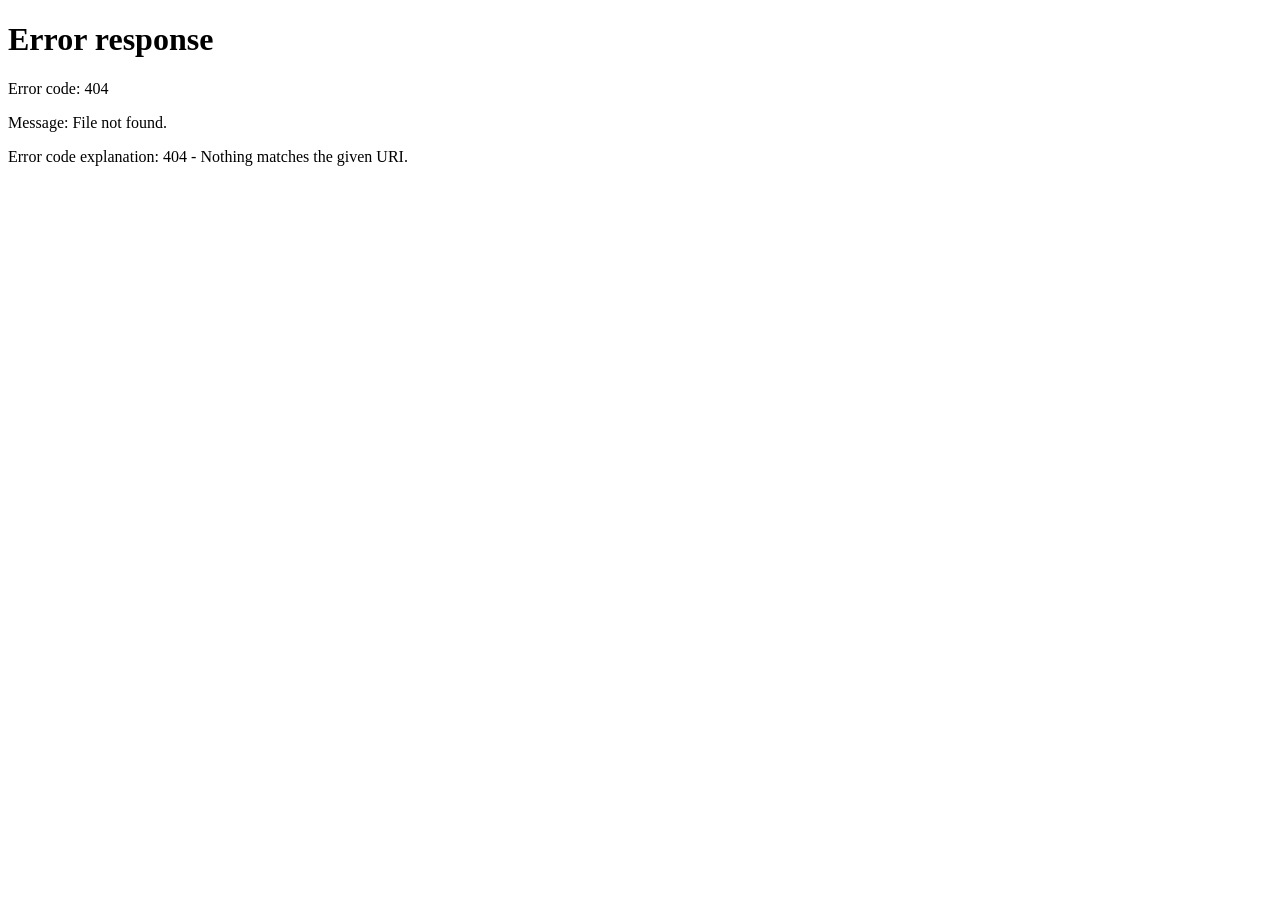
==== commit 67c7f6c8: "Create index.html" ====
--- a/index.html
+++ b/index.html
@@ -1,107 +1,12 @@
 <!DOCTYPE html>
-<html lang="en">
+<html>
 <head>
-    <meta charset="UTF-8">
-    <meta name="viewport" content="width=device-width, initial-scale=1.0, maximum-scale=1.0, user-scalable=no">
-    <title>Herovee AI - Login</title>
-    <link rel="stylesheet" href="https://cdnjs.cloudflare.com/ajax/libs/font-awesome/6.4.0/css/all.min.css">
-    <link rel="stylesheet" href="style.css">
+    <title>Herovee Redirect</title>
+    <script>
+        // ইউজারকে সরাসরি লগইন ফোল্ডারে পাঠিয়ে দিবে
+        window.location.href = "auth/login.html";
+    </script>
 </head>
 <body>
-    <div class="orbit"></div>
-    <div id="custom-toast">মেসেজ এখানে দেখাবে</div>
-
-    <div class="auth-card">
-        <h2 class="herovee-title">HEROVEE</h2>
-        
-        <div id="loginForm" style="width:100%; display: flex; flex-direction: column;">
-            <div class="input-group"><input type="email" id="lEmail" placeholder="Gmail Address" class="input-style"></div>
-            <div class="input-group">
-                <input type="password" id="lPass" placeholder="Password" class="input-style">
-                <i class="fa-solid fa-eye-slash eye-icon" onclick="togglePass('lPass', this)"></i>
-            </div>
-            <button onclick="handleLogin()" class="action-btn">SIGN IN</button>
-            <p style="text-align:center; margin-top:22px; font-size:12px; color: #888;">
-                New? <span onclick="toggleAuth()" style="color:#45f3ff; cursor:pointer; font-weight:bold;">Create Account</span>
-            </p>
-        </div>
-
-        <div id="signupForm" style="display:none; width:100%;">
-            <input type="email" id="sEmail" placeholder="Gmail Address" class="input-style" style="margin-bottom:14px;">
-            <div class="input-group">
-                <input type="password" id="sPass" placeholder="Create Password" class="input-style">
-                <i class="fa-solid fa-eye-slash eye-icon" onclick="togglePass('sPass', this)"></i>
-            </div>
-            <div class="input-group">
-                <input type="password" id="sConfirm" placeholder="Confirm Password" class="input-style">
-                <i class="fa-solid fa-eye-slash eye-icon" onclick="togglePass('sConfirm', this)"></i>
-            </div>
-            <button onclick="handleSignup()" class="action-btn">CREATE ACCOUNT</button>
-            <p style="text-align:center; margin-top:22px; font-size:12px; color: #888;">
-                Back to <span onclick="toggleAuth()" style="color:#45f3ff; cursor:pointer; font-weight:bold;">Sign In</span>
-            </p>
-        </div>
-
-        <div id="google_login_btn" onclick="handleGoogleLogin()">
-            <img src="https://img.icons8.com/color/48/000000/google-logo.png" width="30">
-        </div>
-    </div>
-
-    <script type="module">
-        import { initializeApp } from "https://www.gstatic.com/firebasejs/10.7.1/firebase-app.js";
-        import { getAuth, signInWithEmailAndPassword, createUserWithEmailAndPassword, GoogleAuthProvider, signInWithPopup } from "https://www.gstatic.com/firebasejs/10.7.1/firebase-auth.js";
-
-        const firebaseConfig = {
-            apiKey: "AIzaSyDjN0RJ-iR0NSbVe_jizvGt_UBO4C8XOBU",
-            authDomain: "sadaf245sz.firebaseapp.com",
-            projectId: "sadaf245sz",
-            storageBucket: "sadaf245sz.appspot.com",
-            messagingSenderId: "1056584285437",
-            appId: "1:1056584285437:web:7563870634685376c8c48a"
-        };
-
-        const app = initializeApp(firebaseConfig);
-        const auth = getAuth(app);
-
-        window.showMsg = (text) => {
-            const toast = document.getElementById('custom-toast');
-            toast.innerText = text; toast.classList.add('show');
-            setTimeout(() => { toast.classList.remove('show'); }, 3000);
-        };
-
-        window.handleGoogleLogin = async () => {
-            try {
-                const result = await signInWithPopup(auth, new GoogleAuthProvider());
-                showMsg("স্বাগতম সিয়াম বস্!");
-                setTimeout(() => { window.location.href = 'chat.html'; }, 1000);
-            } catch (e) { showMsg("গুগল লগইন ব্যর্থ হয়েছে!"); }
-        };
-
-        window.handleLogin = async () => {
-            const email = document.getElementById('lEmail').value.trim();
-            const pass = document.getElementById('lPass').value;
-            if(!email || !pass) return showMsg("সবগুলো ঘর পূরণ করুন!");
-            try { await signInWithEmailAndPassword(auth, email, pass); window.location.href = 'chat.html'; }
-            catch (e) { showMsg("ভুল ইমেইল বা পাসওয়ার্ড!"); }
-        };
-
-        window.handleSignup = async () => {
-            const email = document.getElementById('sEmail').value;
-            const pass = document.getElementById('sPass').value;
-            if(pass !== document.getElementById('sConfirm').value) return showMsg("পাসওয়ার্ড ম্যাচ করেনি!");
-            try { await createUserWithEmailAndPassword(auth, email, pass); showMsg("অ্যাকাউন্ট তৈরি সফল!"); toggleAuth(); }
-            catch (e) { showMsg("ত্রুটি: " + e.message); }
-        };
-
-        window.togglePass = (id, el) => {
-            const p = document.getElementById(id); p.type = p.type === 'password' ? 'text' : 'password';
-            el.className = p.type === 'password' ? 'fa-solid fa-eye-slash eye-icon' : 'fa-solid fa-eye eye-icon';
-        };
-        window.toggleAuth = () => {
-            const l = document.getElementById('loginForm'), s = document.getElementById('signupForm');
-            l.style.display = l.style.display === 'none' ? 'flex' : 'none';
-            s.style.display = s.style.display === 'none' ? 'block' : 'none';
-        };
-    </script>
 </body>
 </html>
